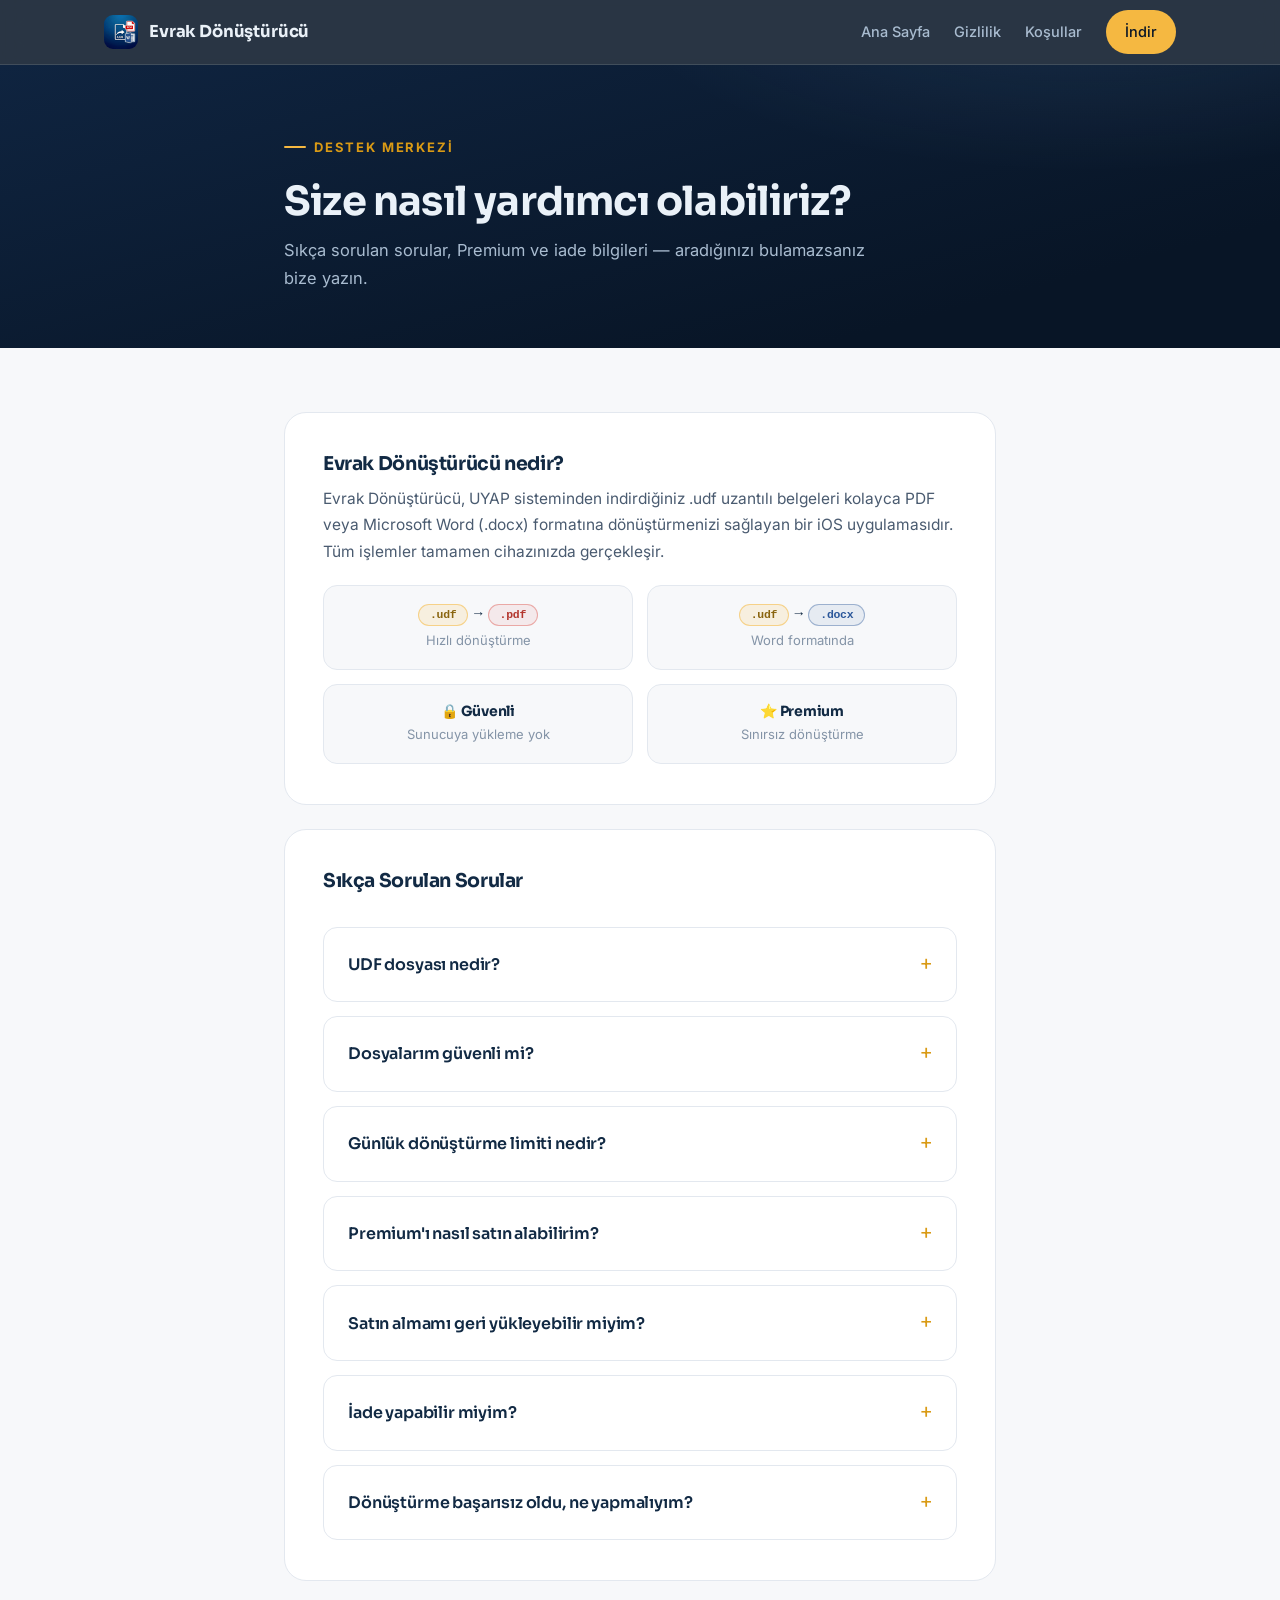
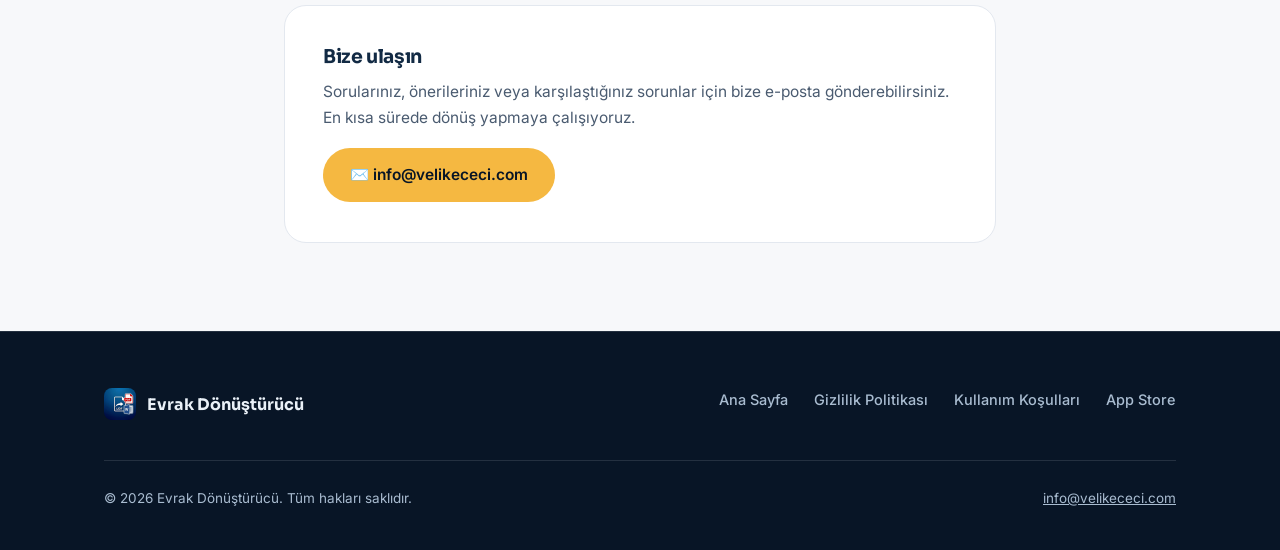
==== web/destek.html @ 0b6e457f "Evrak Dönüştürücü: iOS uygulaması + Android portu (Kotlin/Compose) iOS (SwiftUI) UYAP UDF <-> PDF/DO" ====
<!DOCTYPE html>
<html lang="tr">

<head>
    <meta charset="UTF-8">
    <meta name="viewport" content="width=device-width, initial-scale=1.0">
    <title>Destek — Evrak Dönüştürücü</title>
    <meta name="description"
        content="Evrak Dönüştürücü destek merkezi: sıkça sorulan sorular, Premium ve iade bilgileri, iletişim.">
    <link rel="icon" type="image/png" href="icon.png">
    <link rel="preconnect" href="https://fonts.googleapis.com">
    <link rel="preconnect" href="https://fonts.gstatic.com" crossorigin>
    <link
        href="https://fonts.googleapis.com/css2?family=Inter:wght@400;500;600;700&family=Sora:wght@600;700&display=swap"
        rel="stylesheet">
    <link rel="stylesheet" href="style.css">
</head>

<body>

    <header class="nav">
        <div class="nav__inner">
            <a href="index.html" class="nav__brand">
                <img src="icon.png" alt="Evrak Dönüştürücü logosu">
                Evrak Dönüştürücü
            </a>
            <nav class="nav__links">
                <a href="index.html">Ana Sayfa</a>
                <a href="gizlilik.html">Gizlilik</a>
                <a href="kosullar.html">Koşullar</a>
                <a class="btn btn--amber nav__cta"
                    href="https://apps.apple.com/us/app/udf-d%C3%B6n%C3%BC%C5%9Ft%C3%BCr%C3%BCc%C3%BC/id6761714883">İndir</a>
            </nav>
        </div>
    </header>

    <section class="page-hero">
        <div class="container container--narrow">
            <span class="eyebrow">Destek Merkezi</span>
            <h1>Size nasıl yardımcı olabiliriz?</h1>
            <p>Sıkça sorulan sorular, Premium ve iade bilgileri — aradığınızı bulamazsanız bize yazın.</p>
        </div>
    </section>

    <main class="page-body">
        <div class="container container--narrow">

            <!-- Uygulama tanıtımı -->
            <div class="prose-card">
                <div class="prose-section">
                    <h2>Evrak Dönüştürücü nedir?</h2>
                    <p>Evrak Dönüştürücü, UYAP sisteminden indirdiğiniz .udf uzantılı belgeleri kolayca PDF veya
                        Microsoft Word (.docx) formatına dönüştürmenizi sağlayan bir iOS uygulamasıdır. Tüm işlemler
                        tamamen cihazınızda gerçekleşir.</p>
                    <div class="mini-grid">
                        <div class="mini">
                            <h4><span class="ext ext--udf">.udf</span> → <span class="ext ext--pdf">.pdf</span></h4>
                            <p>Hızlı dönüştürme</p>
                        </div>
                        <div class="mini">
                            <h4><span class="ext ext--udf">.udf</span> → <span class="ext ext--docx">.docx</span></h4>
                            <p>Word formatında</p>
                        </div>
                        <div class="mini">
                            <h4>🔒 Güvenli</h4>
                            <p>Sunucuya yükleme yok</p>
                        </div>
                        <div class="mini">
                            <h4>⭐ Premium</h4>
                            <p>Sınırsız dönüştürme</p>
                        </div>
                    </div>
                </div>
            </div>

            <!-- SSS -->
            <div class="prose-card">
                <div class="prose-section">
                    <h2>Sıkça Sorulan Sorular</h2>
                </div>
                <div class="faq">
                    <details>
                        <summary>UDF dosyası nedir?</summary>
                        <p>UDF (Universal Document Format), UYAP (Ulusal Yargı Ağı Platformu) sisteminde kullanılan
                            belge formatıdır. Bu dosyalar standart uygulamalarla açılamaz ve dönüştürme gerektirir.</p>
                    </details>
                    <details>
                        <summary>Dosyalarım güvenli mi?</summary>
                        <p>Evet. Tüm dönüştürme işlemleri tamamen cihazınızda gerçekleşir. Dosyalarınız hiçbir sunucuya
                            gönderilmez ve üçüncü taraflarla paylaşılmaz.</p>
                    </details>
                    <details>
                        <summary>Günlük dönüştürme limiti nedir?</summary>
                        <p>Ücretsiz kullanıcılar günlük 3 dosya dönüştürebilir. Limit her gün gece yarısı sıfırlanır.
                            Premium sürüm ile sınırsız dönüştürme yapabilirsiniz.</p>
                    </details>
                    <details>
                        <summary>Premium'ı nasıl satın alabilirim?</summary>
                        <p>Uygulamada "Premium'a Yükselt" butonuna dokunarak tek seferlik ödeme ile satın alabilirsiniz.
                            Premium abonelik değil, kalıcı bir satın almadır.</p>
                    </details>
                    <details>
                        <summary>Satın almamı geri yükleyebilir miyim?</summary>
                        <p>Evet. Ayarlar → "Satın Alımları Geri Yükle" seçeneğini kullanarak önceki satın almanızı aynı
                            Apple ID ile geri yükleyebilirsiniz.</p>
                    </details>
                    <details>
                        <summary>İade yapabilir miyim?</summary>
                        <p>Satın alma işlemleri Apple App Store üzerinden gerçekleştirilir. İade talebi için Apple'ın
                            <a href="https://reportaproblem.apple.com">reportaproblem.apple.com</a> sayfasını ziyaret
                            edebilirsiniz.</p>
                    </details>
                    <details>
                        <summary>Dönüştürme başarısız oldu, ne yapmalıyım?</summary>
                        <p>UDF dosyasının bozuk olmadığından emin olun. Sorun devam ederse dosyanın detaylarını (boyut,
                            kaynağı) belirterek bize e-posta gönderebilirsiniz.</p>
                    </details>
                </div>
            </div>

            <!-- İletişim -->
            <div class="prose-card">
                <div class="prose-section">
                    <h2>Bize ulaşın</h2>
                    <p>Sorularınız, önerileriniz veya karşılaştığınız sorunlar için bize e-posta gönderebilirsiniz. En
                        kısa sürede dönüş yapmaya çalışıyoruz.</p>
                    <a href="mailto:info@velikececi.com" class="btn btn--amber contact-btn">✉️ info@velikececi.com</a>
                </div>
            </div>

        </div>
    </main>

    <footer class="footer">
        <div class="container">
            <div class="footer__inner">
                <a href="index.html" class="footer__brand">
                    <img src="icon.png" alt="Evrak Dönüştürücü logosu">
                    Evrak Dönüştürücü
                </a>
                <nav class="footer__links">
                    <a href="index.html">Ana Sayfa</a>
                    <a href="gizlilik.html">Gizlilik Politikası</a>
                    <a href="kosullar.html">Kullanım Koşulları</a>
                    <a href="https://apps.apple.com/us/app/udf-d%C3%B6n%C3%BC%C5%9Ft%C3%BCr%C3%BCc%C3%BC/id6761714883">App
                        Store</a>
                </nav>
            </div>
            <div class="footer__meta">
                <span>&copy; 2026 Evrak Dönüştürücü. Tüm hakları saklıdır.</span>
                <a href="mailto:info@velikececi.com">info@velikececi.com</a>
            </div>
        </div>
    </footer>

</body>

</html>
---- web/style.css ----
/* ============================================================
   Evrak Dönüştürücü — Tasarım Sistemi
   Palet: koyu lacivert zeminler + amber vurgu + buz mavisi
   Tipografi: Sora (başlık) / Inter (gövde)
   ============================================================ */

:root {
    /* Renkler */
    --navy-950: #081526;
    --navy-900: #0B1B2E;
    --navy-800: #0F2440;
    --navy-700: #16324F;
    --navy-600: #1E4266;

    --amber: #F5B841;
    --amber-deep: #D99A15;
    --amber-soft: rgba(245, 184, 65, 0.14);
    --ice: #7FB3E8;
    --ice-soft: rgba(127, 179, 232, 0.12);

    --paper: #F7F8FA;
    --card: #FFFFFF;
    --ink: #122A44;
    --ink-soft: #4A5B70;
    --ink-faint: #8494A7;
    --line: #E3E8EF;

    --on-dark: #EAF1F8;
    --on-dark-soft: #A9BCD0;
    --line-dark: rgba(234, 241, 248, 0.12);

    /* Biçim */
    --radius: 14px;
    --radius-lg: 22px;
    --radius-pill: 999px;

    --font-display: "Sora", -apple-system, BlinkMacSystemFont, "Segoe UI", sans-serif;
    --font-body: "Inter", -apple-system, BlinkMacSystemFont, "Segoe UI", sans-serif;
    --font-mono: ui-monospace, "SF Mono", SFMono-Regular, Menlo, Consolas, monospace;

    --container: 1120px;
    --container-narrow: 760px;
}

* { margin: 0; padding: 0; box-sizing: border-box; }

html { scroll-behavior: smooth; }

body {
    font-family: var(--font-body);
    background: var(--paper);
    color: var(--ink);
    line-height: 1.7;
    font-size: 16px;
    -webkit-font-smoothing: antialiased;
    text-rendering: optimizeLegibility;
}

h1, h2, h3, h4 {
    font-family: var(--font-display);
    line-height: 1.2;
    letter-spacing: -0.02em;
    color: inherit;
}

a { color: inherit; }

img { display: block; max-width: 100%; }

/* ---------- Yardımcılar ---------- */

.container {
    max-width: var(--container);
    margin: 0 auto;
    padding: 0 24px;
}

.container--narrow { max-width: var(--container-narrow); }

.eyebrow {
    display: inline-flex;
    align-items: center;
    gap: 8px;
    font-size: 13px;
    font-weight: 700;
    letter-spacing: 0.14em;
    text-transform: uppercase;
    color: var(--amber-deep);
    margin-bottom: 14px;
}

.eyebrow::before {
    content: "";
    width: 22px;
    height: 2px;
    background: var(--amber);
    border-radius: 2px;
}

.section--dark .eyebrow { color: var(--amber); }

/* Dosya uzantısı rozeti — marka motifi */
.ext {
    display: inline-block;
    font-family: var(--font-mono);
    font-size: 0.82em;
    font-weight: 600;
    padding: 3px 11px;
    border-radius: var(--radius-pill);
    border: 1px solid var(--line);
    background: var(--card);
    color: var(--ink);
    white-space: nowrap;
}

.ext--udf { border-color: rgba(245, 184, 65, 0.55); background: var(--amber-soft); color: #8A6510; }
.ext--pdf { border-color: rgba(217, 72, 62, 0.4); background: rgba(217, 72, 62, 0.08); color: #B3362E; }
.ext--docx { border-color: rgba(43, 87, 154, 0.4); background: rgba(43, 87, 154, 0.08); color: #2B579A; }

.section--dark .ext {
    border-color: var(--line-dark);
    background: rgba(234, 241, 248, 0.06);
    color: var(--on-dark);
}

.pill {
    display: inline-flex;
    align-items: center;
    gap: 7px;
    font-size: 13.5px;
    font-weight: 600;
    padding: 7px 15px;
    border-radius: var(--radius-pill);
    border: 1px solid var(--line-dark);
    background: rgba(234, 241, 248, 0.05);
    color: var(--on-dark-soft);
}

/* ---------- Butonlar ---------- */

.btn {
    display: inline-flex;
    align-items: center;
    justify-content: center;
    gap: 9px;
    font-family: var(--font-body);
    font-size: 15.5px;
    font-weight: 700;
    text-decoration: none;
    padding: 13px 26px;
    border-radius: var(--radius-pill);
    border: 1px solid transparent;
    cursor: pointer;
    transition: transform 0.16s ease, box-shadow 0.16s ease, background 0.16s ease, border-color 0.16s ease;
}

.btn--amber {
    background: var(--amber);
    color: var(--navy-950);
}

.btn--amber:hover {
    background: #FFC85A;
    transform: translateY(-2px);
    box-shadow: 0 10px 28px rgba(245, 184, 65, 0.32);
}

.btn--ghost-dark {
    border-color: var(--line-dark);
    color: var(--on-dark);
    background: transparent;
}

.btn--ghost-dark:hover { border-color: var(--on-dark-soft); background: rgba(234, 241, 248, 0.06); }

.btn--ghost-light {
    border-color: var(--line);
    color: var(--ink);
    background: var(--card);
}

.btn--ghost-light:hover { border-color: var(--ink-faint); transform: translateY(-2px); }

/* App Store indirme butonu */
.store-btn {
    display: inline-flex;
    align-items: center;
    gap: 12px;
    background: var(--amber);
    color: var(--navy-950);
    text-decoration: none;
    padding: 11px 24px 11px 20px;
    border-radius: var(--radius-pill);
    transition: transform 0.16s ease, box-shadow 0.16s ease, background 0.16s ease;
}

.store-btn:hover {
    background: #FFC85A;
    transform: translateY(-2px);
    box-shadow: 0 12px 32px rgba(245, 184, 65, 0.35);
}

.store-btn span { display: flex; flex-direction: column; line-height: 1.25; text-align: left; }

.store-btn small { font-size: 11.5px; font-weight: 600; opacity: 0.75; }

.store-btn strong {
    font-family: var(--font-display);
    font-size: 17px;
    font-weight: 700;
    letter-spacing: -0.01em;
}

/* ---------- Nav ---------- */

.nav {
    position: sticky;
    top: 0;
    z-index: 50;
    background: rgba(8, 21, 38, 0.86);
    backdrop-filter: blur(14px);
    -webkit-backdrop-filter: blur(14px);
    border-bottom: 1px solid var(--line-dark);
}

.nav__inner {
    max-width: var(--container);
    margin: 0 auto;
    padding: 0 24px;
    height: 64px;
    display: flex;
    align-items: center;
    gap: 28px;
}

.nav__brand {
    display: flex;
    align-items: center;
    gap: 11px;
    text-decoration: none;
    color: var(--on-dark);
    font-family: var(--font-display);
    font-weight: 700;
    font-size: 16.5px;
    letter-spacing: -0.01em;
    margin-right: auto;
}

.nav__brand img {
    width: 34px;
    height: 34px;
    border-radius: 9px;
}

.nav__links {
    display: flex;
    align-items: center;
    gap: 24px;
}

.nav__links a {
    text-decoration: none;
    color: var(--on-dark-soft);
    font-size: 14.5px;
    font-weight: 500;
    transition: color 0.15s ease;
}

.nav__links a:hover { color: var(--on-dark); }

.nav__links a.btn--amber { color: var(--navy-950); }

.nav__links a.btn--amber:hover { color: var(--navy-950); }

.nav__cta {
    font-size: 14px;
    padding: 9px 18px;
}

/* ---------- Bölümler ---------- */

.section { padding: 96px 0; }

.section--dark {
    background:
        radial-gradient(900px 400px at 80% -10%, rgba(127, 179, 232, 0.10), transparent 60%),
        linear-gradient(160deg, var(--navy-900) 0%, var(--navy-950) 100%);
    color: var(--on-dark);
}

.section__head { max-width: 640px; margin-bottom: 56px; }

.section__head h2 {
    font-size: clamp(28px, 4vw, 40px);
    font-weight: 700;
    margin-bottom: 14px;
}

.section__head p { color: var(--ink-soft); font-size: 17px; }

.section--dark .section__head p { color: var(--on-dark-soft); }

/* ---------- Hero ---------- */

.hero {
    position: relative;
    overflow: hidden;
    background:
        radial-gradient(1100px 520px at 18% -15%, rgba(245, 184, 65, 0.10), transparent 55%),
        radial-gradient(900px 500px at 95% 15%, rgba(127, 179, 232, 0.12), transparent 60%),
        linear-gradient(165deg, var(--navy-800) 0%, var(--navy-950) 72%);
    color: var(--on-dark);
}

/* İnce grid dokusu */
.hero::before {
    content: "";
    position: absolute;
    inset: 0;
    background-image:
        linear-gradient(rgba(234, 241, 248, 0.045) 1px, transparent 1px),
        linear-gradient(90deg, rgba(234, 241, 248, 0.045) 1px, transparent 1px);
    background-size: 44px 44px;
    mask-image: radial-gradient(ellipse 90% 75% at 50% 20%, black 30%, transparent 78%);
    -webkit-mask-image: radial-gradient(ellipse 90% 75% at 50% 20%, black 30%, transparent 78%);
    pointer-events: none;
}

.hero__inner {
    position: relative;
    display: grid;
    grid-template-columns: minmax(0, 1.15fr) minmax(0, 0.85fr);
    gap: 64px;
    align-items: center;
    padding: 92px 0 104px;
}

.hero h1 {
    font-size: clamp(34px, 5vw, 54px);
    font-weight: 700;
    letter-spacing: -0.03em;
    margin: 6px 0 20px;
}

.hero h1 .accent { color: var(--amber); }

.hero__lead {
    font-size: 18px;
    color: var(--on-dark-soft);
    max-width: 52ch;
    margin-bottom: 30px;
}

.hero__flow {
    display: flex;
    align-items: center;
    gap: 12px;
    flex-wrap: wrap;
    margin-bottom: 34px;
    font-size: 17px;
}

.hero__flow .arrow {
    color: var(--amber);
    font-weight: 700;
    animation: nudge 1.6s ease-in-out infinite;
}

@keyframes nudge {
    0%, 100% { transform: translateX(0); opacity: 0.75; }
    50% { transform: translateX(5px); opacity: 1; }
}

@media (prefers-reduced-motion: reduce) {
    .hero__flow .arrow { animation: none; }
}

.hero__actions {
    display: flex;
    align-items: center;
    gap: 18px;
    flex-wrap: wrap;
    margin-bottom: 30px;
}

.hero__actions .appstore-badge { height: 52px; width: auto; }

.hero__actions .appstore-badge:hover { opacity: 0.88; }

.hero__pills { display: flex; gap: 10px; flex-wrap: wrap; }

/* ---------- Telefon mockup ---------- */

.phone {
    width: 292px;
    margin: 0 auto;
    background: #0A1420;
    border: 1px solid rgba(234, 241, 248, 0.18);
    border-radius: 42px;
    padding: 12px;
    box-shadow:
        0 40px 80px rgba(3, 10, 20, 0.55),
        0 0 0 6px rgba(234, 241, 248, 0.04);
}

.phone__screen {
    background: linear-gradient(180deg, #13273F 0%, #0D1C30 100%);
    border-radius: 32px;
    padding: 22px 18px 18px;
    min-height: 480px;
    display: flex;
    flex-direction: column;
    gap: 14px;
}

.phone__notch {
    width: 86px;
    height: 22px;
    background: #0A1420;
    border-radius: var(--radius-pill);
    margin: 0 auto 4px;
}

.phone__title {
    font-family: var(--font-display);
    font-size: 14px;
    font-weight: 700;
    text-align: center;
    color: var(--on-dark);
    letter-spacing: 0.01em;
}

.phone__file {
    display: flex;
    align-items: center;
    gap: 10px;
    background: rgba(234, 241, 248, 0.06);
    border: 1px solid var(--line-dark);
    border-radius: 14px;
    padding: 12px;
    font-size: 12.5px;
    color: var(--on-dark-soft);
}

.phone__file .doc {
    width: 34px;
    height: 34px;
    flex: none;
    border-radius: 9px;
    background: var(--amber-soft);
    border: 1px solid rgba(245, 184, 65, 0.4);
    display: grid;
    place-items: center;
    font-family: var(--font-mono);
    font-size: 9.5px;
    font-weight: 700;
    color: var(--amber);
}

.phone__file .name { color: var(--on-dark); font-weight: 600; font-size: 12.5px; }

.phone__arrow {
    text-align: center;
    color: var(--amber);
    font-size: 19px;
    line-height: 1;
}

.phone__choice { display: grid; grid-template-columns: 1fr 1fr; gap: 10px; }

.phone__opt {
    border-radius: 14px;
    border: 1px solid var(--line-dark);
    background: rgba(234, 241, 248, 0.05);
    padding: 13px 10px;
    text-align: center;
    font-family: var(--font-mono);
    font-size: 12px;
    font-weight: 700;
    color: var(--on-dark-soft);
}

.phone__opt--active {
    border-color: rgba(245, 184, 65, 0.65);
    background: var(--amber-soft);
    color: var(--amber);
}

.phone__btn {
    margin-top: auto;
    background: var(--amber);
    color: var(--navy-950);
    border-radius: var(--radius-pill);
    text-align: center;
    font-weight: 700;
    font-size: 14px;
    padding: 13px;
}

.phone__note {
    text-align: center;
    font-size: 10.5px;
    color: var(--on-dark-soft);
    opacity: 0.8;
}

/* ---------- Kartlar ---------- */

.grid {
    display: grid;
    grid-template-columns: repeat(3, 1fr);
    gap: 22px;
}

.card {
    background: var(--card);
    border: 1px solid var(--line);
    border-radius: var(--radius-lg);
    padding: 30px 28px;
    transition: border-color 0.18s ease, transform 0.18s ease, box-shadow 0.18s ease;
}

.card:hover {
    border-color: rgba(245, 184, 65, 0.7);
    transform: translateY(-3px);
    box-shadow: 0 16px 40px rgba(18, 42, 68, 0.08);
}

.card__icon {
    width: 46px;
    height: 46px;
    border-radius: 13px;
    background: var(--ice-soft);
    display: grid;
    place-items: center;
    font-size: 21px;
    margin-bottom: 18px;
}

.card h3 {
    font-size: 18px;
    font-weight: 700;
    margin-bottom: 8px;
}

.card p { font-size: 15px; color: var(--ink-soft); }

/* ---------- Adımlar ---------- */

.steps {
    display: grid;
    grid-template-columns: repeat(3, 1fr);
    gap: 22px;
    counter-reset: step;
}

.step {
    position: relative;
    background: var(--card);
    border: 1px solid var(--line);
    border-radius: var(--radius-lg);
    padding: 34px 28px 30px;
}

.step::before {
    counter-increment: step;
    content: "0" counter(step);
    display: block;
    font-family: var(--font-display);
    font-size: 15px;
    font-weight: 700;
    color: var(--amber-deep);
    letter-spacing: 0.1em;
    margin-bottom: 14px;
}

.step h3 { font-size: 18px; margin-bottom: 8px; }

.step p { font-size: 15px; color: var(--ink-soft); }

/* ---------- Gizlilik bandı ---------- */

.privacy__inner {
    display: grid;
    grid-template-columns: minmax(0, 1fr) minmax(0, 1fr);
    gap: 64px;
    align-items: center;
}

.privacy__points { list-style: none; display: grid; gap: 16px; }

.privacy__points li {
    display: flex;
    gap: 14px;
    align-items: flex-start;
    font-size: 16px;
    color: var(--on-dark-soft);
}

.privacy__points li strong { color: var(--on-dark); font-weight: 600; }

.privacy__points .tick {
    flex: none;
    width: 26px;
    height: 26px;
    margin-top: 2px;
    border-radius: 50%;
    background: var(--amber-soft);
    border: 1px solid rgba(245, 184, 65, 0.5);
    color: var(--amber);
    display: grid;
    place-items: center;
    font-size: 13px;
    font-weight: 700;
}

.privacy__visual {
    border: 1px solid var(--line-dark);
    border-radius: var(--radius-lg);
    background: rgba(234, 241, 248, 0.04);
    padding: 40px 32px;
    text-align: center;
}

.privacy__visual .shield { font-size: 52px; margin-bottom: 16px; }

.privacy__visual h3 {
    font-size: 20px;
    margin-bottom: 8px;
    color: var(--on-dark);
}

.privacy__visual p { font-size: 14.5px; color: var(--on-dark-soft); }

/* ---------- Fiyatlandırma ---------- */

.pricing {
    display: grid;
    grid-template-columns: repeat(2, minmax(0, 1fr));
    gap: 26px;
    max-width: 880px;
}

.price-card {
    background: var(--card);
    border: 1px solid var(--line);
    border-radius: var(--radius-lg);
    padding: 38px 34px;
    display: flex;
    flex-direction: column;
}

.price-card--featured {
    border: 2px solid var(--amber);
    box-shadow: 0 20px 50px rgba(245, 184, 65, 0.14);
    position: relative;
}

.price-card__tag {
    position: absolute;
    top: -14px;
    left: 32px;
    background: var(--amber);
    color: var(--navy-950);
    font-size: 12.5px;
    font-weight: 700;
    letter-spacing: 0.06em;
    padding: 4px 14px;
    border-radius: var(--radius-pill);
}

.price-card h3 { font-size: 21px; margin-bottom: 4px; }

.price-card__sub { font-size: 14.5px; color: var(--ink-faint); margin-bottom: 22px; }

.price-card ul {
    list-style: none;
    display: grid;
    gap: 12px;
    margin-bottom: 28px;
}

.price-card li {
    display: flex;
    gap: 11px;
    align-items: flex-start;
    font-size: 15px;
    color: var(--ink-soft);
}

.price-card li::before {
    content: "✓";
    flex: none;
    color: var(--amber-deep);
    font-weight: 700;
}

.price-card li.dim { color: var(--ink-faint); }

.price-card li.dim::before { content: "—"; color: var(--ink-faint); }

.price-card .btn { margin-top: auto; }

/* ---------- SSS ---------- */

.faq { max-width: 760px; display: grid; gap: 14px; }

.faq details {
    background: var(--card);
    border: 1px solid var(--line);
    border-radius: var(--radius);
    padding: 0 24px;
    transition: border-color 0.18s ease;
}

.faq details[open] { border-color: rgba(245, 184, 65, 0.7); }

.faq summary {
    cursor: pointer;
    list-style: none;
    display: flex;
    align-items: center;
    justify-content: space-between;
    gap: 16px;
    padding: 19px 0;
    font-family: var(--font-display);
    font-size: 16px;
    font-weight: 600;
    letter-spacing: -0.01em;
}

.faq summary::-webkit-details-marker { display: none; }

.faq summary::after {
    content: "+";
    flex: none;
    font-size: 21px;
    font-weight: 400;
    color: var(--amber-deep);
    transition: transform 0.2s ease;
}

.faq details[open] summary::after { transform: rotate(45deg); }

.faq details p {
    padding: 0 0 20px;
    font-size: 15px;
    color: var(--ink-soft);
}

.faq details p a { color: var(--amber-deep); font-weight: 600; }

/* ---------- CTA bandı ---------- */

.cta-band { text-align: center; }

.cta-band h2 {
    font-size: clamp(26px, 3.6vw, 38px);
    margin-bottom: 14px;
}

.cta-band p {
    color: var(--on-dark-soft);
    font-size: 17px;
    max-width: 46ch;
    margin: 0 auto 32px;
}

/* ---------- Footer ---------- */

.footer {
    background: var(--navy-950);
    border-top: 1px solid var(--line-dark);
    color: var(--on-dark-soft);
    padding: 56px 0 40px;
}

.footer__inner {
    display: flex;
    align-items: flex-start;
    justify-content: space-between;
    gap: 40px;
    flex-wrap: wrap;
    margin-bottom: 40px;
}

.footer__brand {
    display: flex;
    align-items: center;
    gap: 11px;
    color: var(--on-dark);
    font-family: var(--font-display);
    font-weight: 700;
    font-size: 16px;
    text-decoration: none;
}

.footer__brand img { width: 32px; height: 32px; border-radius: 8px; }

.footer__links { display: flex; gap: 26px; flex-wrap: wrap; }

.footer__links a {
    color: var(--on-dark-soft);
    text-decoration: none;
    font-size: 14.5px;
    font-weight: 500;
    transition: color 0.15s ease;
}

.footer__links a:hover { color: var(--on-dark); }

.footer__meta {
    border-top: 1px solid var(--line-dark);
    padding-top: 26px;
    display: flex;
    justify-content: space-between;
    gap: 16px;
    flex-wrap: wrap;
    font-size: 13.5px;
}

.footer__meta a { color: var(--on-dark-soft); }

/* ---------- Alt sayfalar (destek / gizlilik / koşullar) ---------- */

.page-hero {
    background:
        radial-gradient(800px 320px at 85% -30%, rgba(127, 179, 232, 0.12), transparent 60%),
        linear-gradient(165deg, var(--navy-800) 0%, var(--navy-950) 80%);
    color: var(--on-dark);
    padding: 64px 0 56px;
}

.page-hero h1 {
    font-size: clamp(28px, 4vw, 40px);
    margin: 6px 0 10px;
}

.page-hero p { color: var(--on-dark-soft); font-size: 16.5px; max-width: 60ch; }

.page-body { padding: 64px 0 88px; }

.prose-card {
    background: var(--card);
    border: 1px solid var(--line);
    border-radius: var(--radius-lg);
    padding: 40px 38px;
    margin-bottom: 24px;
}

.prose-card:last-child { margin-bottom: 0; }

.update-date {
    font-size: 13.5px;
    color: var(--ink-faint);
    margin-bottom: 28px;
    padding-bottom: 20px;
    border-bottom: 1px solid var(--line);
}

.prose-section { margin-bottom: 34px; }

.prose-section:last-child { margin-bottom: 0; }

.prose-section h2 {
    font-size: 19px;
    font-weight: 700;
    margin-bottom: 10px;
}

.prose-section p, .prose-section li {
    font-size: 15.5px;
    color: var(--ink-soft);
}

.prose-section ul { margin-top: 10px; padding-left: 22px; }

.prose-section li { margin-bottom: 8px; }

.prose-section a { color: var(--amber-deep); font-weight: 600; }

.prose-section a.btn--amber { color: var(--navy-950); text-decoration: none; }

.highlight-box {
    background: var(--amber-soft);
    border: 1px solid rgba(245, 184, 65, 0.45);
    border-radius: var(--radius);
    padding: 16px 20px;
    margin-top: 14px;
}

.highlight-box p { font-size: 14.5px; color: #7A5A0E; }

.info-box {
    background: var(--ice-soft);
    border: 1px solid rgba(127, 179, 232, 0.4);
    border-radius: var(--radius);
    padding: 16px 20px;
    margin-top: 14px;
}

.info-box p { font-size: 14.5px; color: var(--navy-700); }

.data-table {
    width: 100%;
    border-collapse: collapse;
    margin-top: 14px;
    font-size: 14.5px;
}

.data-table th {
    text-align: left;
    padding: 11px 14px;
    background: var(--paper);
    color: var(--ink);
    font-weight: 600;
    border-bottom: 2px solid var(--line);
}

.data-table td {
    padding: 11px 14px;
    border-bottom: 1px solid var(--line);
    color: var(--ink-soft);
}

.contact-btn { margin-top: 16px; }

/* Alt sayfa mini özellik grid'i */
.mini-grid {
    display: grid;
    grid-template-columns: repeat(2, 1fr);
    gap: 14px;
    margin-top: 20px;
}

.mini-grid .mini {
    background: var(--paper);
    border: 1px solid var(--line);
    border-radius: var(--radius);
    padding: 18px 16px;
    text-align: center;
}

.mini-grid .mini h4 { font-size: 14px; font-weight: 700; margin-bottom: 3px; }

.mini-grid .mini p { font-size: 13px; color: var(--ink-faint); }

/* ---------- Responsive ---------- */

@media (max-width: 900px) {
    .section { padding: 72px 0; }

    .hero__inner {
        grid-template-columns: 1fr;
        gap: 56px;
        padding: 64px 0 76px;
        text-align: center;
    }

    .hero__lead { margin-left: auto; margin-right: auto; }
    .hero__flow, .hero__actions, .hero__pills { justify-content: center; }

    .grid, .steps { grid-template-columns: 1fr 1fr; }

    .privacy__inner { grid-template-columns: 1fr; gap: 44px; }

    .nav__links a:not(.nav__cta) { display: none; }
}

@media (max-width: 600px) {
    .grid, .steps, .pricing { grid-template-columns: 1fr; }

    .section { padding: 60px 0; }

    .container { padding: 0 20px; }

    .prose-card { padding: 28px 22px; }

    .mini-grid { grid-template-columns: 1fr 1fr; }

    .footer__inner { flex-direction: column; gap: 24px; }

    .footer__meta { flex-direction: column; gap: 8px; }

    .phone { width: 258px; }

    .data-table { font-size: 13px; }
    .data-table th, .data-table td { padding: 8px 10px; }
}
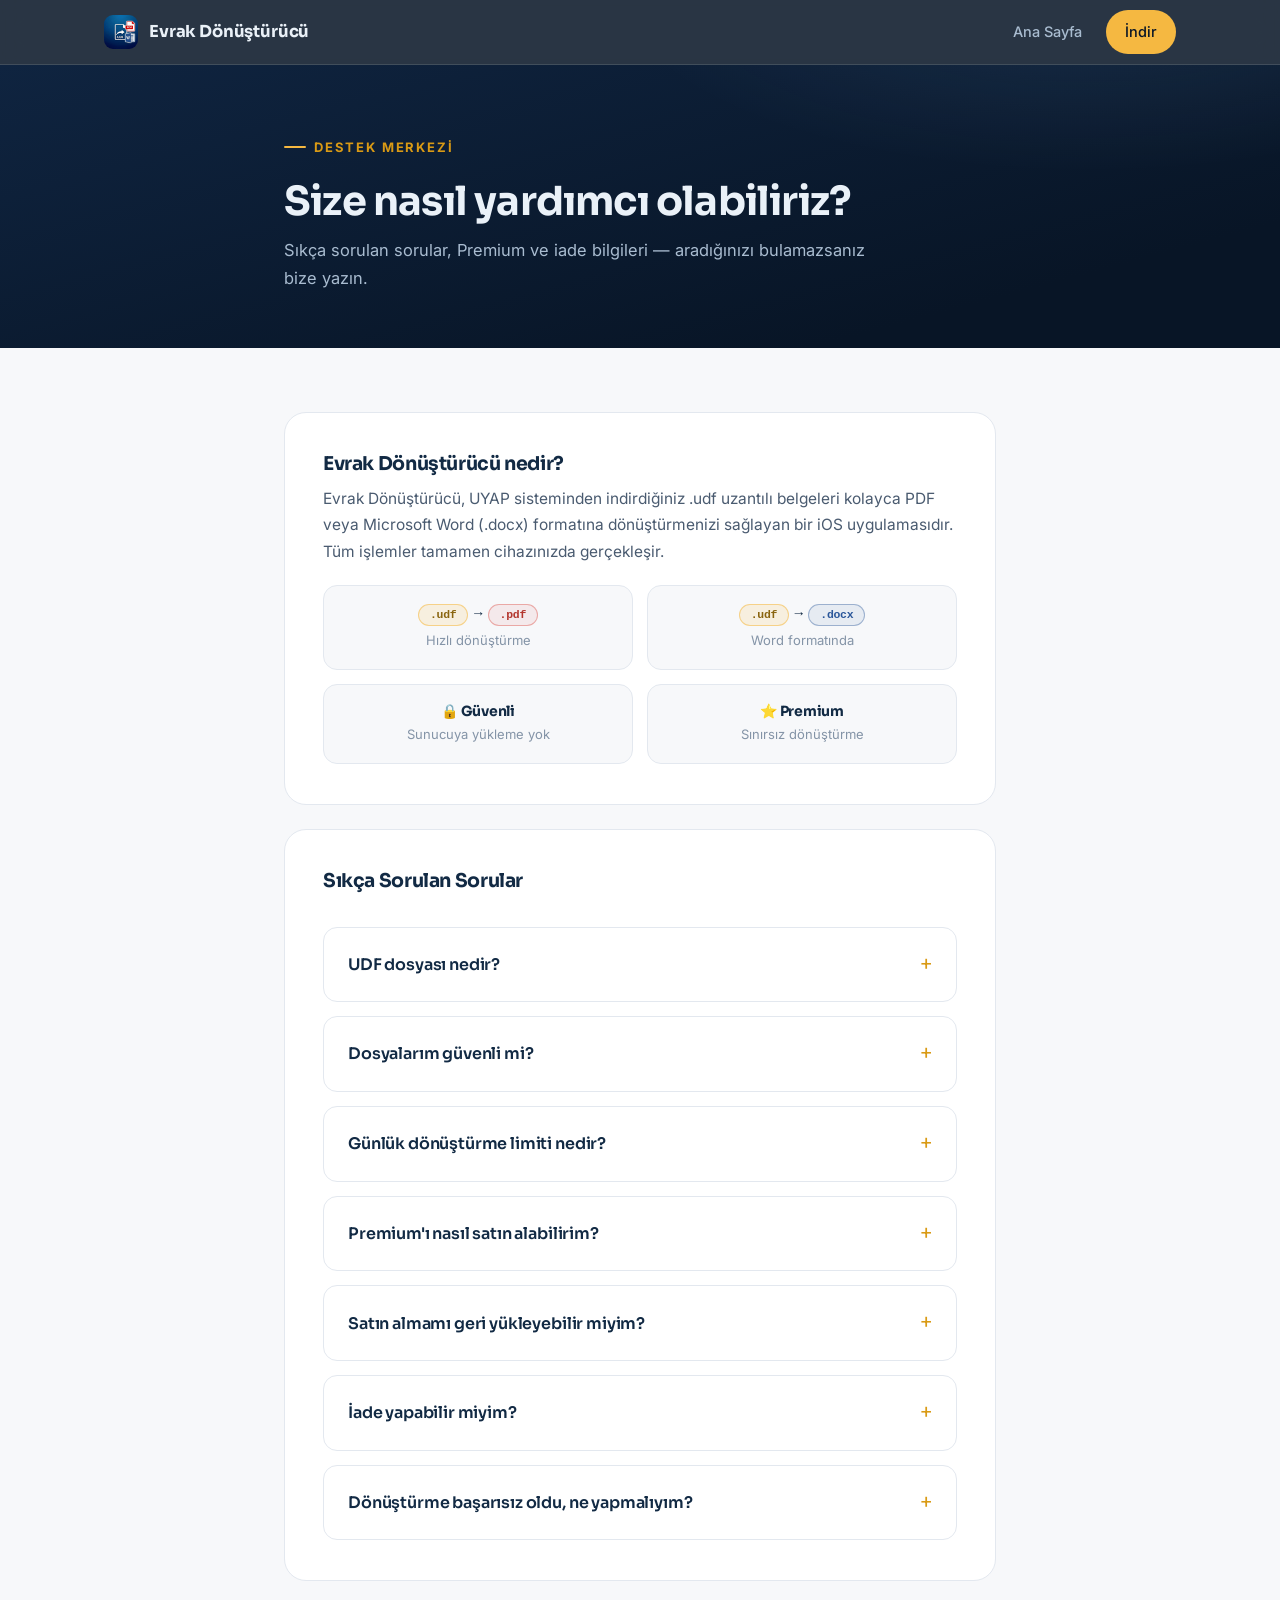
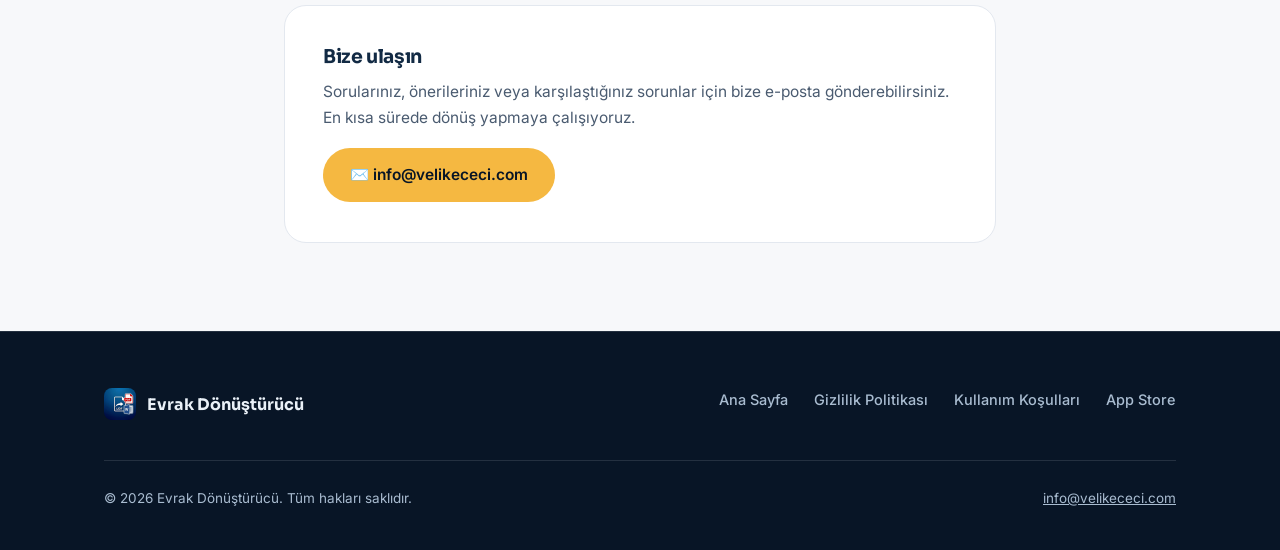
==== commit 823de4f1: "Pro Araçlar sekmesi ve UDF zengin metin düzenleyici ekle. Birleştirme, sıkıştırma, şifreleme, OCR, e" ====
--- a/web/destek.html
+++ b/web/destek.html
@@ -26,8 +26,7 @@
             </a>
             <nav class="nav__links">
                 <a href="index.html">Ana Sayfa</a>
-                <a href="gizlilik.html">Gizlilik</a>
-                <a href="kosullar.html">Koşullar</a>
+               
                 <a class="btn btn--amber nav__cta"
                     href="https://apps.apple.com/us/app/udf-d%C3%B6n%C3%BC%C5%9Ft%C3%BCr%C3%BCc%C3%BC/id6761714883">İndir</a>
             </nav>
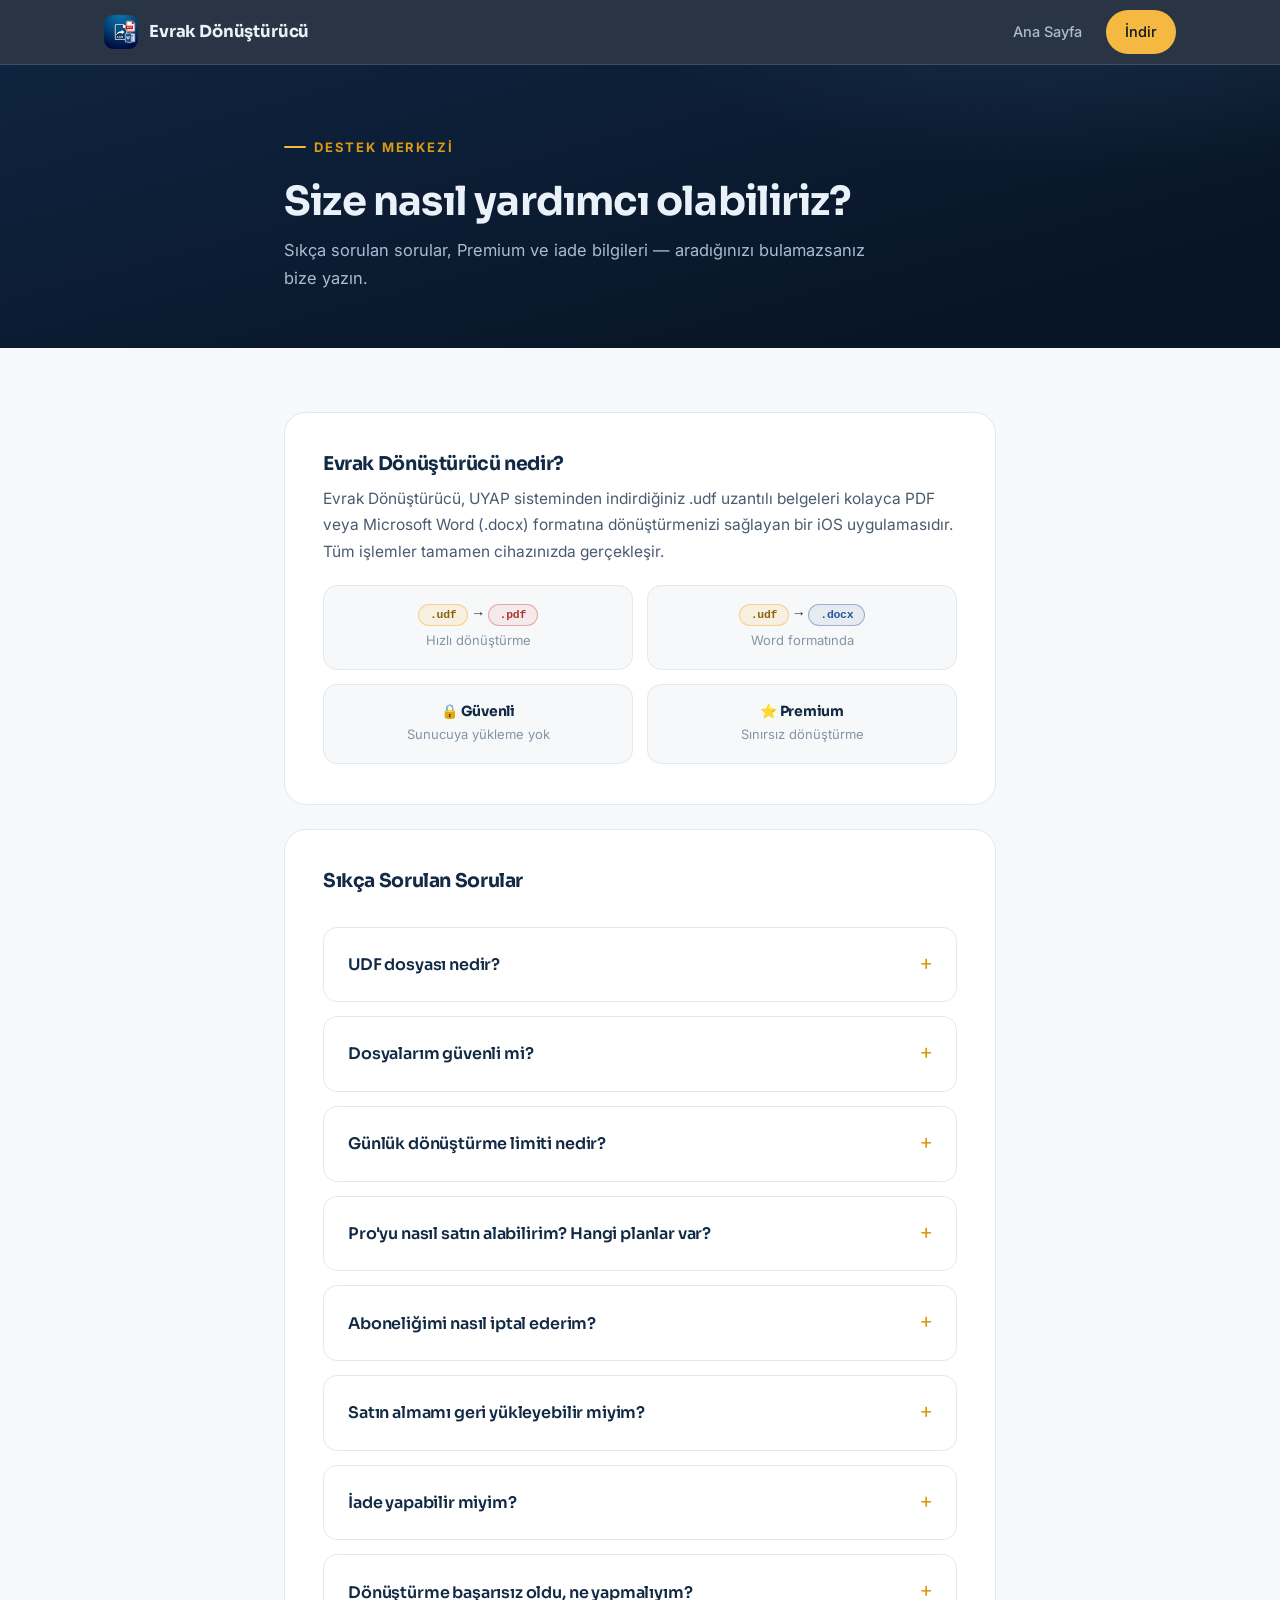
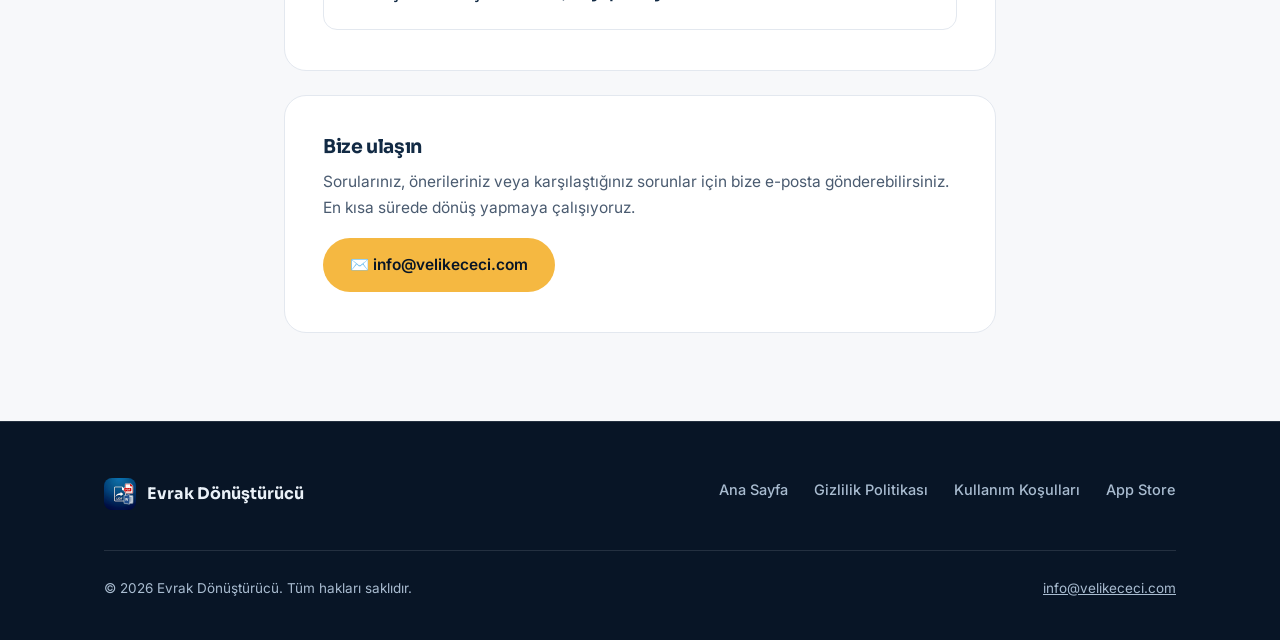
==== commit 565f24a8: "Abonelik metadata ve paywall bilgilerini App Review 3.1.2 için tamamla 1.2.2 (2) sürümü, App Store m" ====
--- a/web/destek.html
+++ b/web/destek.html
@@ -90,13 +90,25 @@
                     </details>
                     <details>
                         <summary>Günlük dönüştürme limiti nedir?</summary>
-                        <p>Ücretsiz kullanıcılar günlük 3 dosya dönüştürebilir. Limit her gün gece yarısı sıfırlanır.
-                            Premium sürüm ile sınırsız dönüştürme yapabilirsiniz.</p>
+                        <p>Ücretsiz kullanıcılar günlük 1 dosya dönüştürebilir; reklam izleyerek günde en fazla 2 ek hak
+                            kazanabilirsiniz. Limit her gün gece yarısı sıfırlanır. Pro üyelik ile sınırsız dönüştürme
+                            yapabilirsiniz.</p>
                     </details>
                     <details>
-                        <summary>Premium'ı nasıl satın alabilirim?</summary>
-                        <p>Uygulamada "Premium'a Yükselt" butonuna dokunarak tek seferlik ödeme ile satın alabilirsiniz.
-                            Premium abonelik değil, kalıcı bir satın almadır.</p>
+                        <summary>Pro'yu nasıl satın alabilirim? Hangi planlar var?</summary>
+                        <p>Uygulamada "Premium'a Yükselt" butonuna dokunarak üç seçenekten birini seçebilirsiniz:
+                            <strong>Pro Aylık Abonelik</strong> (1 ay, otomatik yenilenir), <strong>Pro Yıllık
+                                Abonelik</strong> (1 yıl, otomatik yenilenir) veya <strong>Ömür Boyu Pro</strong> (tek
+                            seferlik satın alma, abonelik değildir). Güncel fiyatlar satın alma öncesinde Pro ekranında
+                            gösterilir.</p>
+                    </details>
+                    <details>
+                        <summary>Aboneliğimi nasıl iptal ederim?</summary>
+                        <p>iPhone'unuzda <strong>Ayarlar &gt; Apple Kimliğiniz &gt; Abonelikler</strong> yolunu izleyin
+                            (veya App Store &gt; profil simgesi &gt; Abonelikler) ve Evrak Dönüştürücü aboneliğini
+                            seçerek iptal edin. Abonelikler, dönem bitiminden en az 24 saat önce kapatılmadığı sürece
+                            otomatik olarak yenilenir. İptal ettiğinizde Pro erişiminiz ödediğiniz dönemin sonuna kadar
+                            devam eder.</p>
                     </details>
                     <details>
                         <summary>Satın almamı geri yükleyebilir miyim?</summary>
--- a/web/style.css
+++ b/web/style.css
@@ -648,12 +648,12 @@
     padding: 38px 34px;
     display: flex;
     flex-direction: column;
+    position: relative;
 }
 
 .price-card--featured {
     border: 2px solid var(--amber);
     box-shadow: 0 20px 50px rgba(245, 184, 65, 0.14);
-    position: relative;
 }
 
 .price-card__tag {
@@ -669,6 +669,11 @@
     border-radius: var(--radius-pill);
 }
 
+.price-card:not(.price-card--featured) .price-card__tag {
+    background: var(--navy-800);
+    color: var(--on-dark);
+}
+
 .price-card h3 { font-size: 21px; margin-bottom: 4px; }
 
 .price-card__sub { font-size: 14.5px; color: var(--ink-faint); margin-bottom: 22px; }
@@ -700,6 +705,16 @@
 .price-card li.dim::before { content: "—"; color: var(--ink-faint); }
 
 .price-card .btn { margin-top: auto; }
+
+.pricing__note {
+    max-width: 880px;
+    margin-top: 26px;
+    font-size: 13.5px;
+    line-height: 1.7;
+    color: var(--ink-faint);
+}
+
+.pricing__note a { color: var(--ink-soft); }
 
 /* ---------- SSS ---------- */
 
